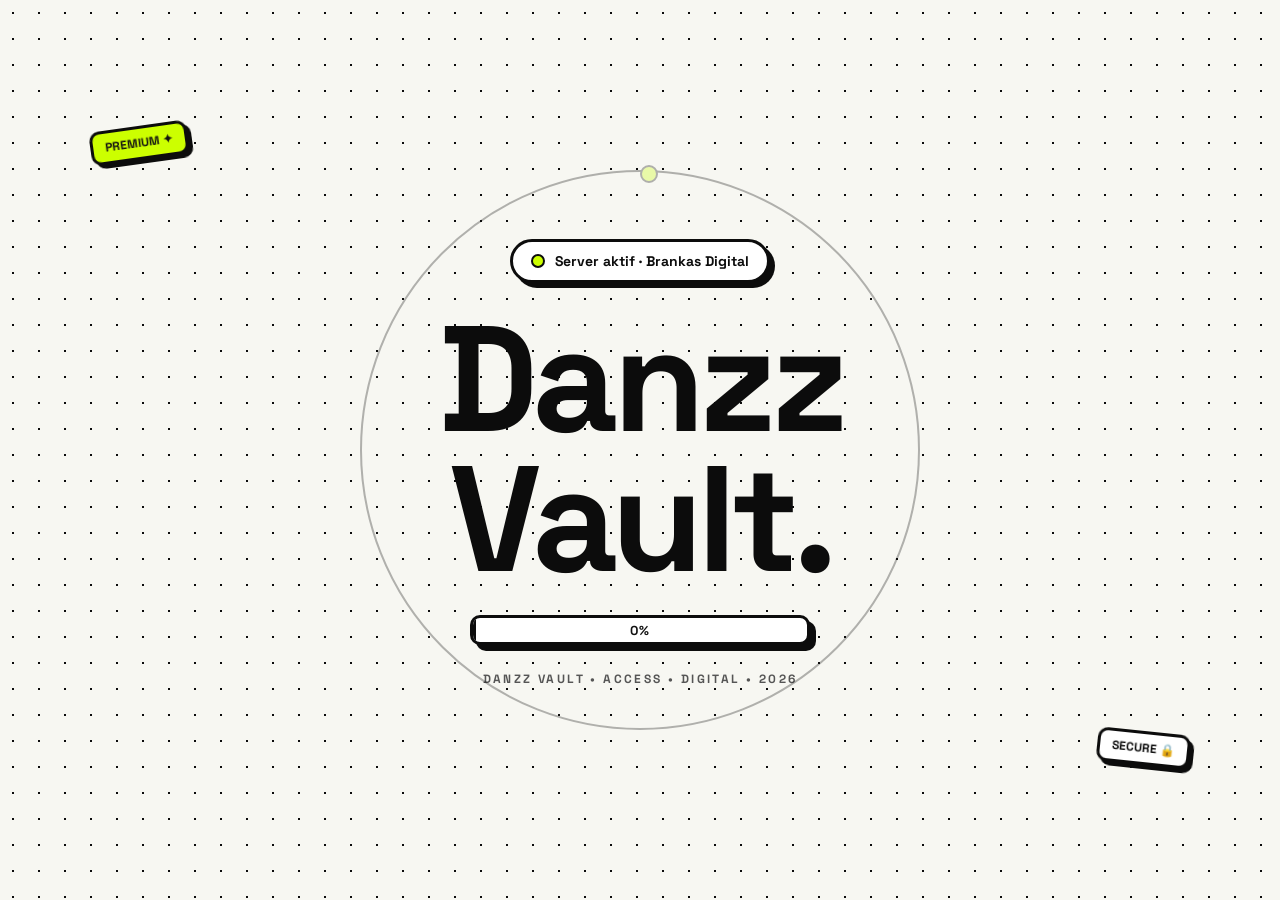
==== admin.html @ 373d2508 "Add files via upload" ====
<!DOCTYPE html>
<html lang="id">
<head>
    <meta charset="UTF-8">
    <meta name="viewport" content="width=device-width, initial-scale=1.0">
    <title>Danzz Vault - Admin Panel</title>
    <link rel="stylesheet" href="style.css">
    <link href="https://fonts.googleapis.com/css2?family=Space+Grotesk:wght@400;600;700&display=swap" rel="stylesheet">
</head>
<body class="open">
    <div class="container">
        <!-- Navbar dengan Tombol Kembali Cepat di Atas -->
        <header class="navbar">
            <div class="logo">
                <span class="arrow-down">↓</span> <strong>ADMIN PANEL</strong>
            </div>
            <div class="nav-buttons">
                <button type="button" class="btn-top white" onclick="window.location.href = window.location.href.replace(/admin\.html.*$/, 'index.html')" style="cursor: pointer; display: inline-flex; align-items: center;">← Kembali</button>
                <label class="accent-control" for="accentColorPicker">Warna
                    <select id="accentColorPicker" aria-label="Pilih warna aksen">
                        <option value="lime">Neon Green</option>
                        <option value="pink">Hot Pink</option>
                        <option value="cyan">Cyan Blue</option>
                        <option value="purple">Electric Purple</option>
                    </select>
                </label>
                <button class="btn-top yellow" id="themeToggleBtn">🌙 MODE</button>
                <button class="btn-top white" id="clearStorageBtn">RESET</button>
            </div>
        </header>

        <!-- Hero Status Admin -->
        <section class="hero">
            <div class="status-card" style="border-color: #22c55e;">
                <span class="status-dot"></span> Admin Terautentikasi
            </div>
            <h1>Kelola & Tambah <span class="highlight">Tautan</span> Baru.</h1>
        </section>

        <!-- Form Tambah Link -->
        <section class="form-section card">
            <h2>Tambah Link Baru</h2>
            <form id="linkForm">
                <div class="input-group">
                    <label for="linkTitle">Judul / Nama Game</label>
                    <input type="text" id="linkTitle" placeholder="Contoh: Minecraft Official" required>
                </div>
                <div class="input-group">
                    <label for="linkCategory">Kategori</label>
                    <select id="linkCategory">
                        <!-- Opsi kategori dimuat otomatis -->
                    </select>
                </div>
                <div class="input-group">
                    <label for="linkUrl">URL Tautan (https://...)</label>
                    <input type="url" id="linkUrl" placeholder="https://example.com" required>
                </div>
                <!-- Input Foto via Link -->
                <div class="input-group">
                    <label for="imageUrl">URL Foto / Gambar (Opsional)</label>
                    <input type="url" id="imageUrl" placeholder="https://example.com/gambar.jpg">
                </div>
                <!-- Upload Foto Langsung -->
                <div class="input-group">
                    <label for="imageFile">Atau Upload Foto dari Perangkat (JPG, JPEG, PNG, WEBP)</label>
                    <input type="file" id="imageFile" accept=".jpg, .jpeg, .png, .webp">
                </div>
                <!-- Preview Gambar -->
                <div class="input-group">
                    <label>Preview Gambar</label>
                    <div class="image-preview-box">
                        <img id="previewImg" src="" alt="Preview" class="preview-img-hidden" />
                        <span id="previewPlaceholder">Belum ada gambar dipilih</span>
                    </div>
                </div>
                <div class="input-group">
                    <label for="linkTags">Tag (pisahkan dengan koma)</label>
                    <input type="text" id="linkTags" placeholder="offline, multiplayer, pc, android">
                    <small class="field-hint">Contoh: #offline, #pc, #multiplayer</small>
                </div>
                <div class="input-group">
                    <label for="linkStatus">Status tautan</label>
                    <select id="linkStatus">
                        <option value="working">Working</option>
                        <option value="maintenance">Maintenance</option>
                        <option value="updated">Updated</option>
                    </select>
                </div>
                <div class="input-group">
                    <label for="linkNotes">Catatan / Keterangan (Opsional)</label>
                    <input type="text" id="linkNotes" placeholder="Contoh: Versi v1.20 / Password: 123">
                </div>
                <button type="submit" class="btn-primary">Simpan Tautan →</button>
            </form>
        </section>

        <!-- Kelola Kategori -->
        <section class="form-section card">
            <h2>Kelola Kategori</h2>
            <form id="categoryForm" style="display: flex; gap: 8px; margin-bottom: 12px;">
                <input type="text" id="newCategoryInput" placeholder="Nama kategori baru..." style="flex:1; padding: 10px; border: 2px solid var(--border-color); border-radius: 8px; font-size: 14px; background: var(--card-bg); color: var(--text-color);" required>
                <button type="submit" class="btn-top yellow">Tambah</button>
            </form>
            <div id="categoryList" style="display: flex; flex-wrap: wrap; gap: 6px;"></div>
        </section>

        <!-- Statistik & Backup -->
        <section class="stats-grid">
            <div class="card stat-card">
                <span class="stat-label">TOTAL TAUTAN</span>
                <span class="stat-value" id="totalLinks">0</span>
            </div>
            <div class="backup-actions">
                <button id="exportBtn" class="btn-top yellow">📥 Export</button>
                <label for="importFile" class="btn-top white import-label">📤 Import</label>
                <input type="file" id="importFile" accept=".json" style="display: none;">
            </div>
        </section>

        <!-- Daftar Link untuk Dikelola -->
        <section class="list-section">
            <h2>Kelola Daftar Tautan</h2>
            <div id="linksContainer" class="links-grid"></div>
        </section>

        <!-- Footer -->
        <footer class="footer">
            <p>ADMINISTRATION AREA • 2026</p>
            <div style="margin-top: 10px;">
                <button type="button" class="btn-top white" onclick="window.location.href = window.location.href.replace(/admin\.html.*$/, 'index.html')" style="cursor: pointer; font-size: 10px; padding: 4px 10px; display: inline-block;">← Kembali ke Web Utama</button>
            </div>
        </footer>
    </div>

    <script src="admin.js"></script>
</body>
</html>
---- style.css ----
* {
    margin: 0;
    padding: 0;
    box-sizing: border-box;
    font-family: 'Space Grotesk', sans-serif;
    transition: background-color 0.2s ease, color 0.2s ease, border-color 0.2s ease;
}

:root {
    --bg-color: #f7f7f2;
    --card-bg: #ffffff;
    --text-color: #0c0c0c;
    --border-color: #0c0c0c;
    --shadow-color: #0c0c0c;
    --accent-color: #ccff00;
    --accent-hover: #b3e600;
    --muted-color: #555555;
    --card-shadow: 4px 4px 0px #0c0c0c;
    --btn-shadow: 3px 3px 0px #0c0c0c;
}

body.dark-mode {
    --bg-color: #111111;
    --card-bg: #1a1a1a;
    --text-color: #f4f4f0;
    --border-color: #ffffff;
    --shadow-color: #ffffff;
    --accent-color: #22c55e;
    --accent-hover: #16a34a;
    --muted-color: #a3a3a3;
    --card-shadow: 4px 4px 0px #ffffff;
    --btn-shadow: 3px 3px 0px #ffffff;
}

body {
    background-color: var(--bg-color);
    color: var(--text-color);
    padding: 30px 16px;
    display: flex;
    justify-content: center;
    overflow: hidden;
}

body.open {
    overflow: auto;
}

.container {
    width: 100%;
    max-width: 580px;
    display: flex;
    flex-direction: column;
    gap: 26px;
    opacity: 0;
    transition: opacity .4s .4s;
}

body.open .container {
    opacity: 1;
}

/* Navbar / Header */
.navbar {
    display: flex;
    justify-content: space-between;
    align-items: center;
    border-bottom: 2.5px solid var(--border-color);
    padding-bottom: 16px;
}

.logo {
    font-size: 17px;
    font-weight: 700;
    display: flex;
    align-items: center;
    gap: 6px;
    letter-spacing: -0.5px;
}

.arrow-down {
    background-color: var(--accent-color);
    color: #000;
    border: 2px solid var(--border-color);
    padding: 1px 6px;
    border-radius: 6px;
    font-size: 14px;
}

.nav-buttons {
    display: flex;
    gap: 8px;
}

.btn-top {
    padding: 8px 14px;
    font-size: 11px;
    font-weight: 700;
    border: 2px solid var(--border-color);
    border-radius: 30px;
    cursor: pointer;
    box-shadow: var(--btn-shadow);
    background-color: var(--card-bg);
    color: var(--text-color);
    letter-spacing: 0.5px;
}

.btn-top:hover {
    transform: translateY(-1px);
}

.btn-top:active {
    transform: translate(2px, 2px);
    box-shadow: 1px 1px 0px var(--shadow-color);
}

.btn-top.yellow {
    background-color: var(--accent-color);
    color: #000;
}

.import-label {
    display: inline-flex;
    align-items: center;
    cursor: pointer;
}

/* Hero Section */
.hero {
    display: flex;
    flex-direction: column;
    gap: 14px;
}

.time-badge {
    align-self: flex-start;
    border: 2px solid var(--border-color);
    padding: 5px 16px;
    border-radius: 30px;
    font-size: 13px;
    font-weight: 600;
    background: var(--card-bg);
    box-shadow: 2px 2px 0px var(--shadow-color);
    display: flex;
    align-items: center;
    gap: 8px;
}

.dot {
    width: 7px;
    height: 7px;
    background-color: var(--text-color);
    border-radius: 50%;
}

.status-card {
    border: 2px solid var(--border-color);
    padding: 10px 18px;
    border-radius: 30px;
    font-size: 12px;
    font-weight: 600;
    background: var(--card-bg);
    box-shadow: var(--btn-shadow);
    display: flex;
    align-items: center;
    gap: 8px;
    width: fit-content;
}

.status-dot {
    width: 9px;
    height: 9px;
    background-color: #22c55e;
    border-radius: 50%;
    border: 1.5px solid var(--border-color);
}

h1 {
    font-size: 36px;
    font-weight: 700;
    line-height: 1.12;
    letter-spacing: -1px;
}

.highlight {
    background-color: var(--accent-color);
    color: #000;
    padding: 0 6px;
    border: 2px solid var(--border-color);
    border-radius: 6px;
}

.hero-desc {
    font-size: 14px;
    color: var(--muted-color);
    line-height: 1.5;
}

/* Card Style */
.card {
    background-color: var(--card-bg);
    border: 2.5px solid var(--border-color);
    border-radius: 16px;
    padding: 22px;
    box-shadow: var(--card-shadow);
}

.form-section h2, .list-section h2 {
    font-size: 20px;
    margin-bottom: 14px;
    font-weight: 700;
    letter-spacing: -0.5px;
}

#linkForm {
    display: flex;
    flex-direction: column;
    gap: 12px;
}

.input-group {
    display: flex;
    flex-direction: column;
    gap: 6px;
}

.input-group label {
    font-size: 12px;
    font-weight: 700;
}

.input-group input, .input-group select, .search-box input {
    padding: 11px 14px;
    border: 2px solid var(--border-color);
    border-radius: 10px;
    font-size: 14px;
    background: var(--card-bg);
    color: var(--text-color);
    outline: none;
    box-shadow: 2px 2px 0px var(--shadow-color);
}

.input-group input:focus, .search-box input:focus {
    border-color: #2563eb;
}

.btn-primary {
    background-color: var(--accent-color);
    color: #000;
    border: 2.5px solid var(--border-color);
    padding: 13px;
    font-weight: 700;
    font-size: 14px;
    border-radius: 10px;
    cursor: pointer;
    box-shadow: var(--btn-shadow);
    margin-top: 6px;
}

.btn-primary:hover {
    background-color: var(--accent-hover);
}

.btn-primary:active {
    transform: translate(2px, 2px);
    box-shadow: 1px 1px 0px var(--shadow-color);
}

/* Stats & Backup Grid */
.stats-grid {
    display: flex;
    gap: 12px;
    align-items: center;
}

.stat-card {
    flex: 1;
    display: flex;
    flex-direction: column;
    gap: 4px;
    padding: 16px;
}

.stat-label {
    font-size: 10px;
    font-weight: 700;
    color: var(--muted-color);
    letter-spacing: 0.5px;
}

.stat-value {
    font-size: 28px;
    font-weight: 700;
    color: #16a34a;
}

.backup-actions {
    display: flex;
    flex-direction: column;
    gap: 8px;
}

/* Filter & Search Section */
.filter-section {
    display: flex;
    flex-direction: column;
    gap: 10px;
}

.search-box input {
    width: 100%;
}

.category-filters {
    display: flex;
    gap: 6px;
    overflow-x: auto;
    padding-bottom: 4px;
}

.category-filters::-webkit-scrollbar {
    height: 3px;
}
.category-filters::-webkit-scrollbar-thumb {
    background: var(--border-color);
    border-radius: 4px;
}

.filter-btn {
    padding: 7px 12px;
    font-size: 12px;
    font-weight: 700;
    border: 2px solid var(--border-color);
    border-radius: 8px;
    background: var(--card-bg);
    color: var(--text-color);
    cursor: pointer;
    box-shadow: 2px 2px 0px var(--shadow-color);
    white-space: nowrap;
}

.filter-btn.active {
    background-color: var(--accent-color);
    color: #000;
}

/* Links Grid & Kartu */
.links-grid {
    display: flex;
    flex-direction: column;
    gap: 16px;
    margin-top: 10px;
}

.link-item {
    background: var(--card-bg);
    border: 2.5px solid var(--border-color);
    border-radius: 16px;
    padding: 18px;
    box-shadow: var(--card-shadow);
    display: flex;
    flex-direction: column;
    gap: 14px;
}

.link-item.pinned {
    border-color: #f59e0b;
    background-color: rgba(245, 158, 11, 0.04);
}

.link-image-container {
    width: 100%;
    border-radius: 12px;
    overflow: hidden;
    border: 2px solid var(--border-color);
    background: rgba(128, 128, 128, 0.06);
    display: flex;
    align-items: center;
    justify-content: center;
    padding: 6px;
}

.link-thumbnail {
    width: 100%;
    height: auto;
    max-height: 280px;
    object-fit: contain;
    display: block;
    border-radius: 8px;
}

.link-content-row {
    display: flex;
    justify-content: space-between;
    align-items: center;
    gap: 12px;
}

.link-info {
    display: flex;
    flex-direction: column;
    gap: 6px;
    flex: 1;
    overflow: hidden;
}

.link-actions {
    display: flex;
    flex-direction: row;
    gap: 6px;
    flex-shrink: 0;
    align-items: center;
}

.link-meta-row {
    display: flex;
    gap: 6px;
    align-items: center;
}

.badge-cat {
    background-color: var(--accent-color);
    color: #000;
    border: 1.5px solid var(--border-color);
    padding: 2px 8px;
    font-size: 10px;
    font-weight: 700;
    border-radius: 6px;
    width: fit-content;
}

.badge-pinned {
    background-color: #f59e0b;
    color: #000;
    border: 1.5px solid var(--border-color);
    padding: 2px 8px;
    font-size: 10px;
    font-weight: 700;
    border-radius: 6px;
}

.link-title {
    font-size: 17px;
    font-weight: 700;
    word-break: break-word;
}

.link-url {
    font-size: 12px;
    color: var(--muted-color);
    text-decoration: none;
    word-break: break-all;
}

.link-url:hover {
    text-decoration: underline;
    color: var(--text-color);
}

.link-notes {
    font-size: 12px;
    background: rgba(128, 128, 128, 0.08);
    padding: 7px 12px;
    border-radius: 8px;
    border-left: 3.5px solid var(--accent-color);
    word-break: break-word;
    font-weight: 600;
}

.btn-action {
    padding: 8px 16px;
    border: 2px solid var(--border-color);
    font-size: 12px;
    font-weight: 700;
    border-radius: 10px;
    cursor: pointer;
    box-shadow: 2px 2px 0px var(--shadow-color);
    text-decoration: none;
    text-align: center;
    color: var(--text-color);
    background: var(--card-bg);
}

.btn-action:hover {
    transform: translateY(-1px);
}

.btn-action:active {
    transform: translate(2px, 2px);
    box-shadow: 0px 0px 0px var(--shadow-color);
}

.btn-action.visit {
    background-color: var(--accent-color);
    color: #000;
}

.btn-action.pin {
    background-color: #fef08a;
    color: #000;
}

.btn-action.delete {
    background-color: #ff6b6b;
    color: #fff;
}

.image-preview-box {
    border: 2px dashed var(--border-color);
    padding: 10px;
    border-radius: 10px;
    text-align: center;
    background: var(--card-bg);
    min-height: 70px;
    display: flex;
    align-items: center;
    justify-content: center;
}

.preview-img-hidden {
    max-width: 100%;
    max-height: 150px;
    display: none;
    border-radius: 6px;
    border: 1.5px solid var(--border-color);
    object-fit: contain;
}

.empty-state {
    text-align: center;
    padding: 24px;
    font-size: 13px;
    color: var(--muted-color);
    border: 2.5px dashed var(--border-color);
    border-radius: 14px;
    background: var(--card-bg);
}

.footer {
    text-align: center;
    font-size: 11px;
    font-weight: 700;
    color: var(--muted-color);
    border-top: 2.5px solid var(--border-color);
    padding-top: 18px;
    margin-bottom: 20px;
}

/* ===== INTRO ANIMATION STYLING ===== */
#intro{position:fixed;inset:0;z-index:50;display:flex;flex-direction:column;align-items:center;justify-content:center;gap:26px;padding:24px;background:var(--bg-color);
  background-image:radial-gradient(var(--border-color) 1.2px,transparent 1.2px);background-size:26px 26px}
.curtain{position:fixed;left:0;right:0;height:50.5%;background:var(--accent-color);z-index:60;transition:transform .9s cubic-bezier(.77,0,.18,1);border:3px solid var(--border-color)}
.curtain.top{top:0;transform:translateY(-101%);border-top:0}
.curtain.bot{bottom:0;transform:translateY(101%);border-bottom:0}
body.exit .curtain.top,body.exit .curtain.bot{transform:translateY(0)}
body.open .curtain.top{transform:translateY(-101%)}
body.open .curtain.bot{transform:translateY(101%)}

.ring{position:absolute;width:min(110vw,560px);aspect-ratio:1;border:2px solid var(--border-color);border-radius:50%;animation:spin 14s linear infinite; opacity:0.3;}
.ring::after{content:"";position:absolute;top:-7px;left:50%;width:14px;height:14px;background:var(--accent-color);border:2.5px solid var(--border-color);border-radius:50%}
@keyframes spin{to{transform:rotate(360deg)}}

.pill{display:inline-flex;align-items:center;gap:10px;padding:10px 18px;border:3px solid var(--border-color);border-radius:999px;background:var(--card-bg);color:var(--text-color);font-weight:700;font-size:14px;box-shadow:5px 5px 0 var(--shadow-color);
  opacity:0;transform:translateY(-20px) rotate(-3deg);animation:pop .6s .2s cubic-bezier(.3,1.6,.5,1) forwards}
.dot-intro{width:14px;height:14px;border-radius:50%;background:var(--accent-color);border:2.5px solid var(--border-color);animation:blink 1s infinite}
@keyframes blink{50%{background:#fff}}
@keyframes pop{to{opacity:1;transform:none}}

.logo-intro{position:relative;text-align:center;font-weight:800;line-height:.88;letter-spacing:-.04em;font-size:clamp(64px,22vw,150px);color:var(--text-color)}
.logo-intro .row{display:block;overflow:hidden;padding:4px 6px}
.logo-intro .row span{display:inline-block;transform:translateY(110%);animation:rise .7s cubic-bezier(.2,.9,.2,1) forwards}
.logo-intro .row:nth-child(1) span{animation-delay:.5s}
.logo-intro .row:nth-child(2) span{animation-delay:.7s}
.logo-intro .row:nth-child(2){position:relative;display:inline-block}
.logo-intro .row:nth-child(2)::before{content:"";position:absolute;left:0;bottom:6px;height:34%;width:0;background:var(--accent-color);z-index:-1;animation:hl .6s 1.3s cubic-bezier(.7,0,.2,1) forwards}
@keyframes rise{to{transform:none}}
@keyframes hl{to{width:100%}}
.logo-intro .dotend{color:var(--text-color)}
.row2wrap{display:flex;justify-content:center}

.tag{font-size:12px;letter-spacing:.2em;font-weight:700;color:var(--muted-color);opacity:0;animation:pop .5s 1.5s forwards;text-align:center}

.bar{width:min(78vw,340px);height:30px;border:3px solid var(--border-color);border-radius:10px;background:var(--card-bg);box-shadow:6px 6px 0 var(--shadow-color);overflow:hidden;position:relative;opacity:0;animation:pop .5s 1.1s forwards}
.bar i{position:absolute;inset:0;width:0;background:repeating-linear-gradient(-45deg,var(--accent-color) 0 12px,#c3eb1f 12px 24px);border-right:3px solid var(--border-color);transition:width .12s linear}
.bar b{position:absolute;inset:0;display:flex;align-items:center;justify-content:center;font-size:13px;font-weight:800;color:#111;mix-blend-mode:normal;letter-spacing:.08em}

.stickers span{position:absolute;padding:6px 12px;border:3px solid var(--border-color);border-radius:10px;font-weight:800;font-size:12px;box-shadow:4px 4px 0 var(--shadow-color);opacity:0;animation:pop .5s forwards}
.s1{top:14%;left:7%;background:var(--accent-color);color:#111;--r:-8deg;animation-delay:1.0s!important;transform:rotate(-8deg)}
.s2{bottom:15%;right:7%;background:var(--card-bg);color:var(--text-color);animation-delay:1.3s!important;transform:rotate(6deg)}
.stickers span{animation-name:stick}
@keyframes stick{from{opacity:0;scale:.3}to{opacity:1;scale:1}}
#intro.gone{display:none}

/* ===== DANZZ VAULT: TAGS, STATUS & ACCENT PICKER ===== */
.accent-control {
    display: inline-flex;
    align-items: center;
    gap: 6px;
    padding: 5px 8px;
    border: 2px solid var(--border-color);
    border-radius: 22px;
    background: var(--card-bg);
    color: var(--text-color);
    box-shadow: var(--btn-shadow);
    font-size: 10px;
    font-weight: 700;
    white-space: nowrap;
}
.accent-control select,
.extra-filters select,
.admin-inline-controls select {
    max-width: 100%;
    padding: 6px 8px;
    border: 1.5px solid var(--border-color);
    border-radius: 8px;
    background: var(--card-bg);
    color: var(--text-color);
    font: inherit;
    font-weight: 600;
}
.accent-control select {
    border: 0;
    padding: 2px 4px;
    outline: none;
}
.field-hint, .muted-small, .filter-caption {
    color: var(--muted-color);
    font-size: 11px;
}
.extra-filters {
    display: flex;
    align-items: center;
    gap: 10px;
    flex-wrap: wrap;
    font-size: 12px;
    font-weight: 700;
}
.tag-filter-wrap {
    display: flex;
    flex-direction: column;
    gap: 7px;
}
.filter-caption { font-weight: 700; }
.tag-filters, .tag-list {
    display: flex;
    align-items: center;
    flex-wrap: wrap;
    gap: 6px;
}
.tag-filter, .tag-chip {
    display: inline-flex;
    align-items: center;
    border: 1.5px solid var(--border-color);
    border-radius: 999px;
    padding: 4px 9px;
    background: var(--card-bg);
    color: var(--text-color);
    font-size: 10px;
    font-weight: 700;
}
.tag-filter {
    cursor: pointer;
    box-shadow: 1px 1px 0 var(--shadow-color);
}
.tag-filter.active {
    background: var(--accent-color);
    color: #000;
}
.tag-chip {
    background: color-mix(in srgb, var(--accent-color) 18%, var(--card-bg));
}
.status-badge {
    display: inline-flex;
    align-items: center;
    width: fit-content;
    border: 1.5px solid var(--border-color);
    border-radius: 6px;
    padding: 2px 8px;
    font-size: 10px;
    font-weight: 700;
}
.status-working { background: #dcfce7; color: #166534; }
.status-maintenance { background: #fef3c7; color: #92400e; }
.status-updated { background: #dbeafe; color: #1e40af; }
.admin-inline-controls {
    display: flex;
    align-items: center;
    flex-wrap: wrap;
    gap: 8px;
    margin-top: 8px;
}
.admin-inline-controls label {
    display: inline-flex;
    align-items: center;
    gap: 6px;
    font-size: 11px;
    font-weight: 700;
}
.category-manager-badge {
    display: flex;
    align-items: center;
    gap: 6px;
    background: var(--card-bg);
    border: 2px solid var(--border-color);
    padding: 4px 10px;
    border-radius: 6px;
    font-size: 12px;
    font-weight: 700;
    box-shadow: 2px 2px 0 var(--shadow-color);
}
.category-manager-badge button {
    background: #ff6b6b;
    color: #fff;
    border: 1px solid var(--border-color);
    border-radius: 4px;
    cursor: pointer;
    padding: 1px 5px;
    font-size: 10px;
}
@media (max-width: 520px) {
    .navbar { align-items: flex-start; gap: 10px; flex-wrap: wrap; }
    .nav-buttons { flex-wrap: wrap; justify-content: flex-end; }
    .accent-control { font-size: 9px; }
    .link-content-row { flex-direction: column; align-items: stretch; }
    .link-actions { flex-wrap: wrap; }
}
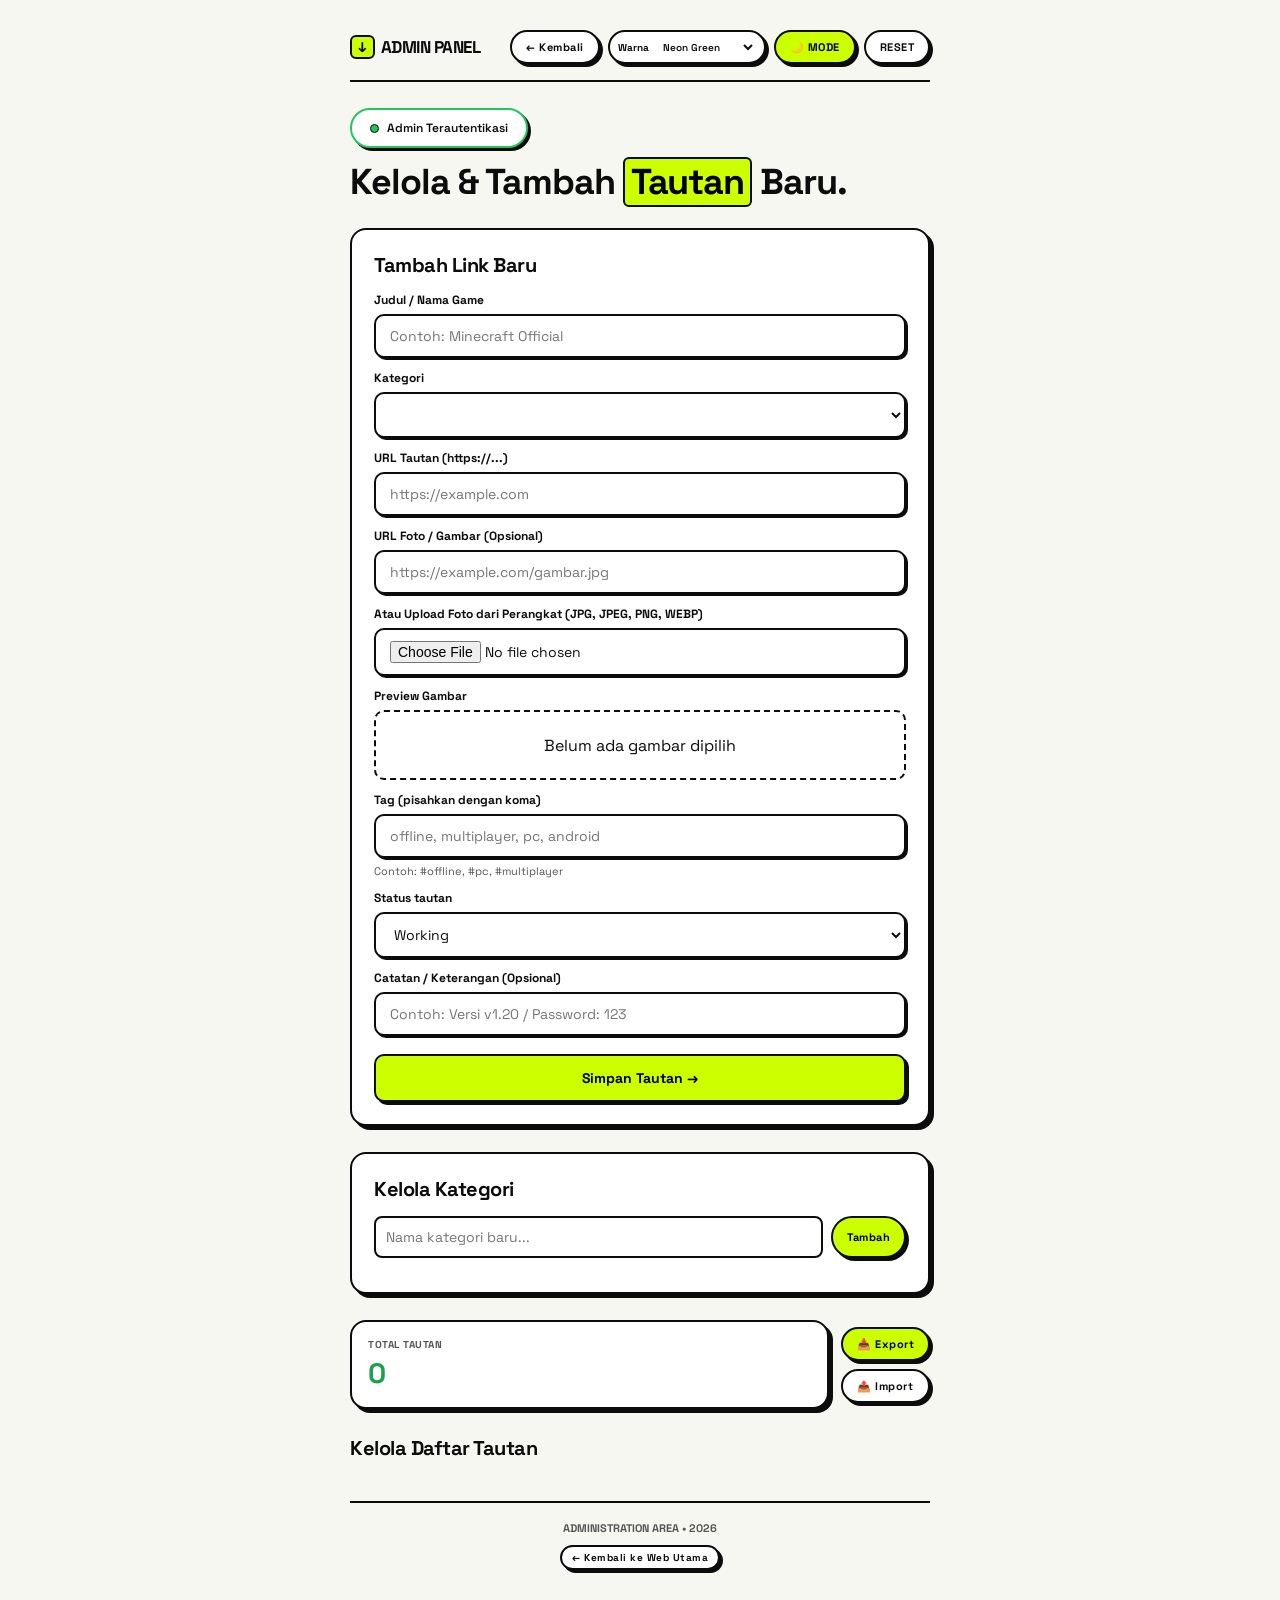
==== commit 5436e881: "Update admin.html" ====
--- a/admin.html
+++ b/admin.html
@@ -132,6 +132,9 @@
         </footer>
     </div>
 
+    <!-- Firebase SDK Core & Firestore (Compat Version) -->
+    <script src="https://www.gstatic.com/firebasejs/10.8.0/firebase-app-compat.js"></script>
+    <script src="https://www.gstatic.com/firebasejs/10.8.0/firebase-firestore-compat.js"></script>
     <script src="admin.js"></script>
 </body>
-</html>+</html>
